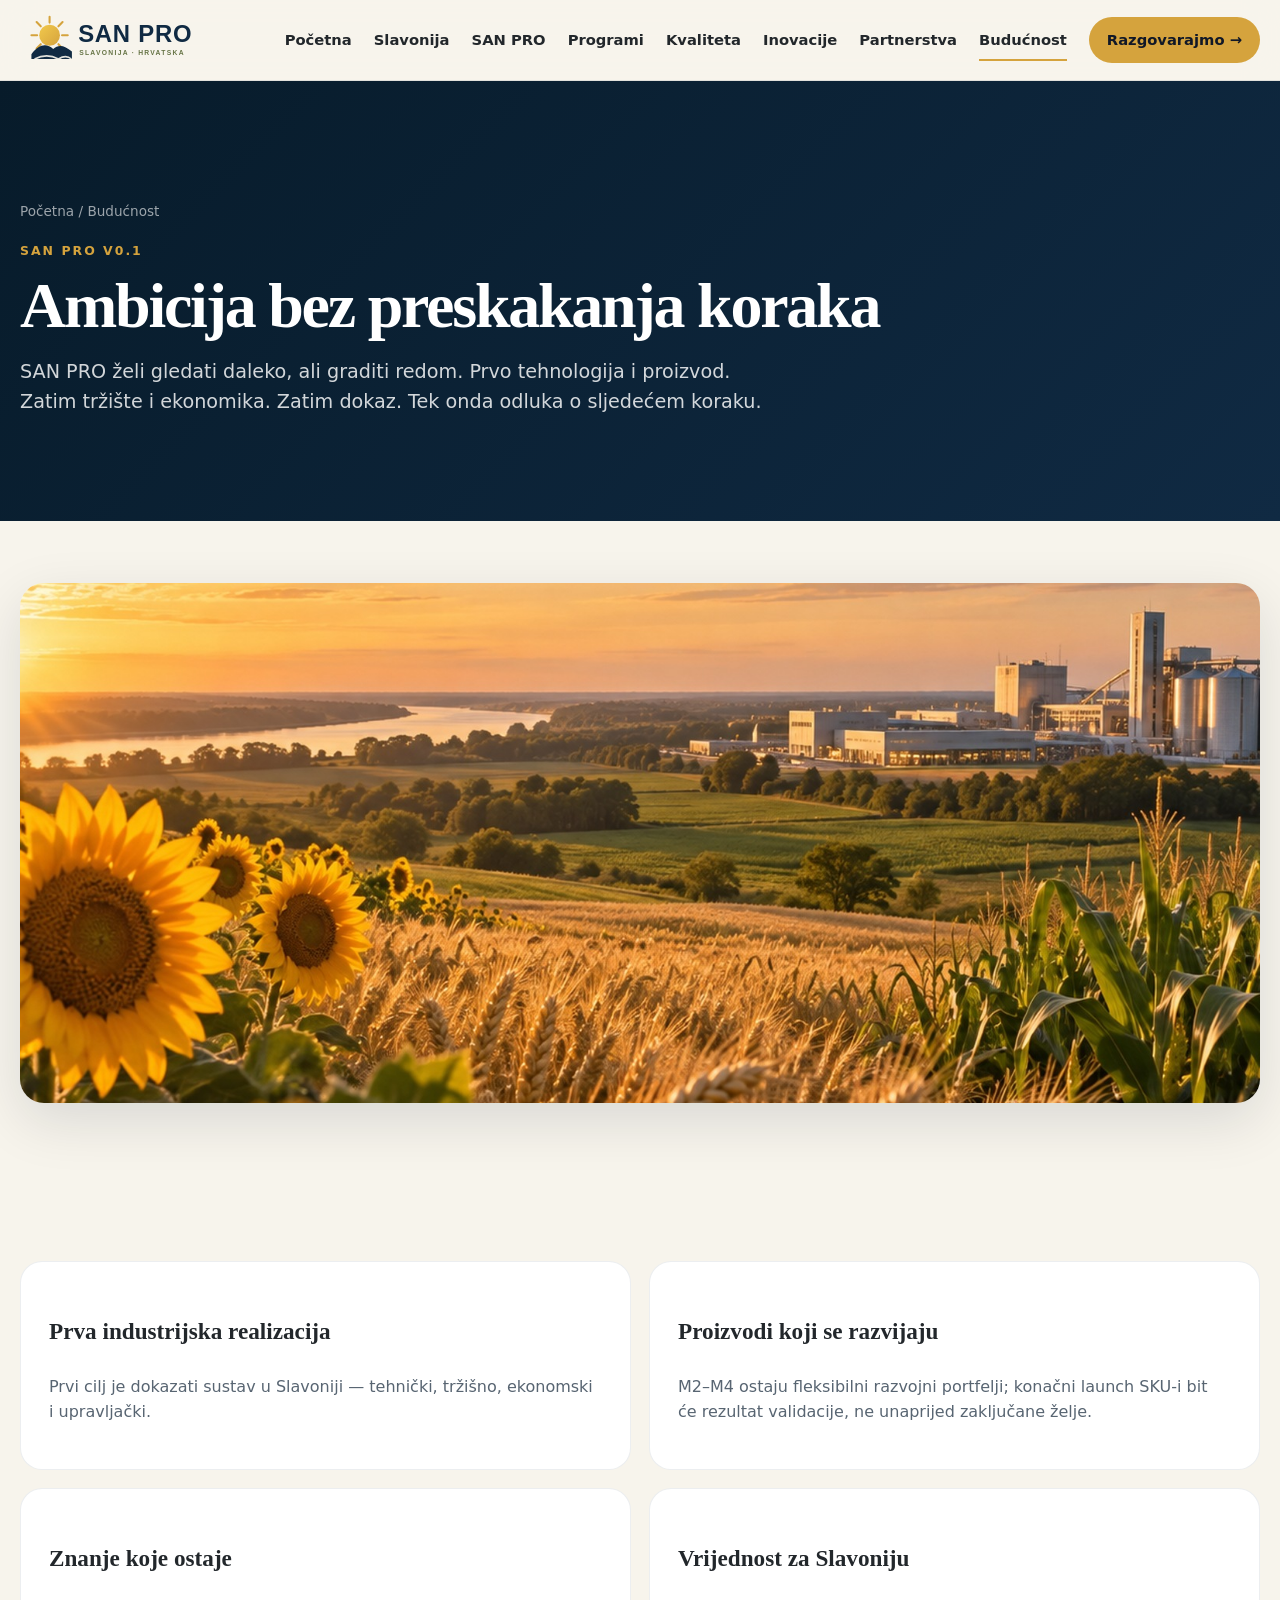
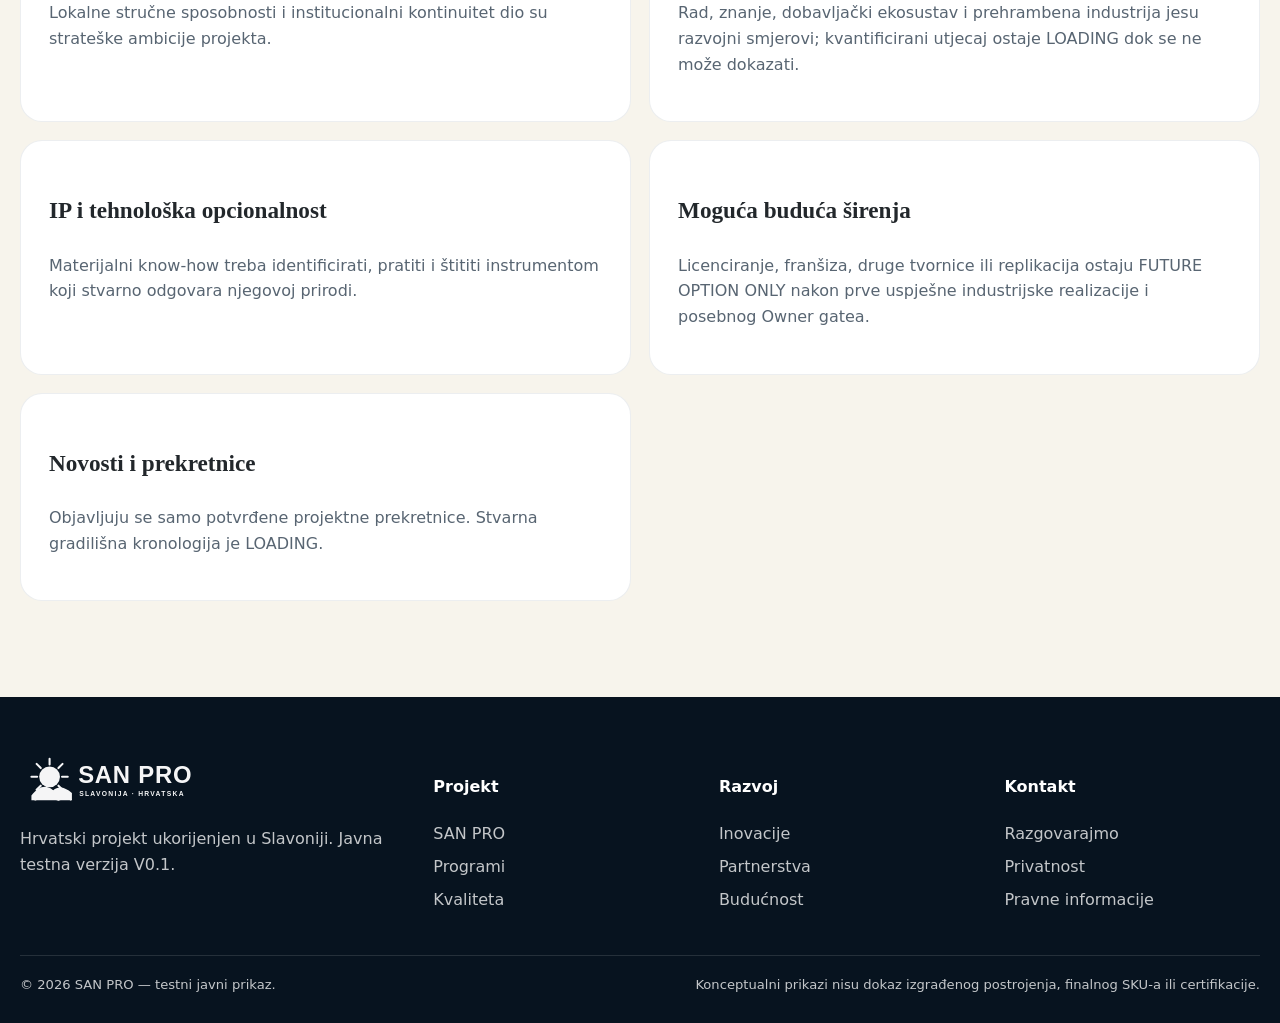
==== buducnost/index.html @ 8eb74603 "Add files via upload" ====
<!doctype html><html lang="hr"><head><meta charset="utf-8"><meta name="viewport" content="width=device-width,initial-scale=1"><meta name="robots" content="noindex,nofollow,noarchive"><title>Ambicija bez preskakanja koraka — SAN PRO</title><meta name="description" content="SAN PRO želi gledati daleko, ali graditi redom. Prvo tehnologija i proizvod. Zatim tržište i ekonomika. Zatim dokaz. Tek onda odluka o sljedećem koraku."><meta property="og:title" content="Ambicija bez preskakanja koraka — SAN PRO"><meta property="og:description" content="SAN PRO želi gledati daleko, ali graditi redom. Prvo tehnologija i proizvod. Zatim tržište i ekonomika. Zatim dokaz. Tek onda odluka o sljedećem koraku."><meta property="og:type" content="website"><meta property="og:image" content="/assets/images/15_FUTURE_HORIZON.jpg"><link rel="icon" href="data:image/svg+xml,<svg xmlns=%22http://www.w3.org/2000/svg%22 viewBox=%220 0 100 100%22><circle cx=%2250%22 cy=%2250%22 r=%2242%22 fill=%22%23D5A33D%22/><path d=%22M20 65 Q50 35 80 65 V80 H20Z%22 fill=%22%23102A43%22/></svg>"><link rel="stylesheet" href="/assets/css/styles.css"></head><body><a class="skip-link" href="#main">Preskoči na sadržaj</a><header class="header"><div class="container nav"><a href="/" class="brand" aria-label="SAN PRO početna"><img src="/assets/logo.svg" alt="SAN PRO"></a><button class="mobile-btn" aria-label="Otvori izbornik" aria-expanded="false">☰</button><nav class="menu" aria-label="Glavna navigacija"><a href="/" >Početna</a><a href="/slavonija/" >Slavonija</a><a href="/san-pro/" >SAN PRO</a><a href="/programi/" >Programi</a><a href="/kvaliteta/" >Kvaliteta</a><a href="/inovacije/" >Inovacije</a><a href="/partnerstva/" >Partnerstva</a><a href="/buducnost/" aria-current="page">Budućnost</a><a class="nav-cta" href="/kontakt/">Razgovarajmo →</a></nav></div></header><main id="main"><section class="page-hero"><div class="container"><div class="breadcrumb"><a href="/">Početna</a> / Budućnost</div><p class="eyebrow">SAN PRO V0.1</p><h1 class="display">Ambicija bez preskakanja koraka</h1><p class="lead">SAN PRO želi gledati daleko, ali graditi redom. Prvo tehnologija i proizvod. Zatim tržište i ekonomika. Zatim dokaz. Tek onda odluka o sljedećem koraku.</p></div></section><section class="section-sm"><div class="container"><div class="visual" style="min-height:520px"><img src="/assets/images/15_FUTURE_HORIZON.jpg" alt="Vizual za Ambicija bez preskakanja koraka"></div></div></section><section class="section"><div class="container"><div class="content-grid"><article class="content-card" id="realizacija"><h3>Prva industrijska realizacija</h3><p>Prvi cilj je dokazati sustav u Slavoniji — tehnički, tržišno, ekonomski i upravljački.</p></article><article class="content-card" id="proizvodi"><h3>Proizvodi koji se razvijaju</h3><p>M2–M4 ostaju fleksibilni razvojni portfelji; konačni launch SKU-i bit će rezultat validacije, ne unaprijed zaključane želje.</p></article><article class="content-card" id="znanje"><h3>Znanje koje ostaje</h3><p>Lokalne stručne sposobnosti i institucionalni kontinuitet dio su strateške ambicije projekta.</p></article><article class="content-card" id="slavonija"><h3>Vrijednost za Slavoniju</h3><p>Rad, znanje, dobavljački ekosustav i prehrambena industrija jesu razvojni smjerovi; kvantificirani utjecaj ostaje LOADING dok se ne može dokazati.</p></article><article class="content-card" id="ip"><h3>IP i tehnološka opcionalnost</h3><p>Materijalni know-how treba identificirati, pratiti i štititi instrumentom koji stvarno odgovara njegovoj prirodi.</p></article><article class="content-card" id="sirina"><h3>Moguća buduća širenja</h3><p>Licenciranje, franšiza, druge tvornice ili replikacija ostaju FUTURE OPTION ONLY nakon prve uspješne industrijske realizacije i posebnog Owner gatea.</p></article><article class="content-card" id="news"><h3>Novosti i prekretnice</h3><p>Objavljuju se samo potvrđene projektne prekretnice. Stvarna gradilišna kronologija je LOADING.</p></article></div></div></section></main><footer class="footer"><div class="container"><div class="footer-grid"><div><img class="brand" src="/assets/logo.svg" alt="SAN PRO"><p>Hrvatski projekt ukorijenjen u Slavoniji. Javna testna verzija V0.1.</p></div><div><h4>Projekt</h4><a href="/san-pro/">SAN PRO</a><a href="/programi/">Programi</a><a href="/kvaliteta/">Kvaliteta</a></div><div><h4>Razvoj</h4><a href="/inovacije/">Inovacije</a><a href="/partnerstva/">Partnerstva</a><a href="/buducnost/">Budućnost</a></div><div><h4>Kontakt</h4><a href="/kontakt/">Razgovarajmo</a><a href="/privatnost/">Privatnost</a><a href="/pravne-informacije/">Pravne informacije</a></div></div><div class="legal"><span>© 2026 SAN PRO — testni javni prikaz.</span><span>Konceptualni prikazi nisu dokaz izgrađenog postrojenja, finalnog SKU-a ili certifikacije.</span></div></div></footer><script src="/assets/js/script.js" defer></script></body></html>
---- assets/css/styles.css ----
:root{
 --blue:#102A43;--night:#071B2A;--gold:#D5A33D;--sun:#F2C94C;--wheat:#E7D2A4;
 --ivory:#F7F4EC;--green:#667445;--charcoal:#22272B;--white:#fff;--muted:#6b7280;
 --shadow:0 18px 55px rgba(7,27,42,.12);--radius:24px;--max:1240px;
}
*{box-sizing:border-box}html{scroll-behavior:smooth}body{margin:0;font-family:Manrope,Inter,ui-sans-serif,system-ui,-apple-system,"Segoe UI",Arial,sans-serif;color:var(--charcoal);background:var(--ivory);line-height:1.6}
a{color:inherit;text-decoration:none}img{max-width:100%;display:block}button,input,select,textarea{font:inherit}
.skip-link{position:absolute;left:-9999px}.skip-link:focus{left:16px;top:16px;z-index:9999;background:#fff;padding:10px 14px;border-radius:8px}
.container{width:min(var(--max),calc(100% - 40px));margin:auto}.section{padding:96px 0}.section-sm{padding:62px 0}.eyebrow{font-size:.78rem;letter-spacing:.16em;text-transform:uppercase;font-weight:800;color:var(--gold);margin:0 0 14px}.display{font-family:"Source Serif 4",Georgia,serif;font-size:clamp(2.55rem,5vw,5.8rem);line-height:.98;letter-spacing:-.035em;margin:0}.h2{font-family:"Source Serif 4",Georgia,serif;font-size:clamp(2rem,3.7vw,4rem);line-height:1.06;letter-spacing:-.025em;margin:0 0 20px}.h3{font-size:1.25rem;line-height:1.2;margin:0 0 10px}.lead{font-size:clamp(1.08rem,1.5vw,1.35rem);max-width:760px;color:#384452}.muted{color:var(--muted)}
.header{position:sticky;top:0;z-index:50;background:rgba(247,244,236,.88);backdrop-filter:blur(16px);border-bottom:1px solid rgba(16,42,67,.09)}.nav{height:80px;display:flex;align-items:center;gap:26px}.brand{width:218px;flex:none}.menu{display:flex;align-items:center;gap:22px;margin-left:auto;font-size:.92rem;font-weight:650}.menu a{position:relative}.menu a:after{content:"";position:absolute;left:0;right:100%;bottom:-9px;height:2px;background:var(--gold);transition:.25s}.menu a:hover:after,.menu a[aria-current="page"]:after{right:0}.nav-cta{background:var(--gold);color:#111827;padding:11px 18px;border-radius:999px;font-weight:800}.nav-cta:after{display:none}.mobile-btn{display:none;margin-left:auto;border:0;background:transparent;font-size:1.6rem;color:var(--blue)}
.hero{position:relative;min-height:760px;display:flex;align-items:center;overflow:hidden;background:var(--night)}.hero:before{content:"";position:absolute;inset:0;background:linear-gradient(90deg,rgba(7,27,42,.87) 0%,rgba(7,27,42,.58) 38%,rgba(7,27,42,.14) 72%,rgba(7,27,42,.05) 100%);z-index:1}.hero>img{position:absolute;inset:0;width:100%;height:100%;object-fit:cover}.hero-content{position:relative;z-index:2;color:#fff;width:min(920px,92%);padding:120px 0 90px}.hero .display{max-width:840px}.hero .lead{color:rgba(255,255,255,.9);max-width:760px}.cta-row{display:flex;gap:14px;flex-wrap:wrap;margin-top:28px}.btn{display:inline-flex;align-items:center;justify-content:center;gap:10px;padding:14px 22px;border-radius:999px;font-weight:800;border:1px solid transparent;transition:transform .2s,background .2s}.btn:hover{transform:translateY(-2px)}.btn-gold{background:var(--gold);color:#111827}.btn-outline{border-color:rgba(255,255,255,.65);color:#fff;background:rgba(255,255,255,.06)}.btn-blue{background:var(--blue);color:#fff}.btn-light{background:#fff;color:var(--blue)}
.hero-badges{display:grid;grid-template-columns:repeat(4,1fr);gap:10px;margin-top:48px;max-width:780px}.hero-badge{padding:14px 14px;border-top:1px solid rgba(255,255,255,.35);font-size:.8rem;color:rgba(255,255,255,.85)}.hero-badge strong{display:block;color:#fff;font-size:.9rem}
.split{display:grid;grid-template-columns:1.05fr .95fr;gap:54px;align-items:center}.split.reverse{grid-template-columns:.95fr 1.05fr}.visual{position:relative;border-radius:var(--radius);overflow:hidden;box-shadow:var(--shadow);min-height:460px}.visual img{width:100%;height:100%;object-fit:cover;position:absolute;inset:0}.concept-label{position:absolute;right:18px;top:18px;z-index:3;padding:8px 12px;border-radius:999px;background:rgba(7,27,42,.82);color:#fff;font-size:.72rem;letter-spacing:.08em;text-transform:uppercase;font-weight:800;backdrop-filter:blur(8px)}
.story-grid{display:grid;grid-template-columns:repeat(4,1fr);gap:16px}.story-card{background:#fff;border-radius:20px;padding:24px;border:1px solid rgba(16,42,67,.08)}.story-card .num{font-family:Georgia,serif;color:var(--gold);font-size:1.8rem}.story-card p{margin:6px 0 0;color:#53606c}
.module-grid{display:grid;grid-template-columns:repeat(5,1fr);gap:16px}.module-card{position:relative;min-height:390px;border-radius:20px;overflow:hidden;color:#fff;box-shadow:var(--shadow);background:var(--night)}.module-card img{position:absolute;inset:0;width:100%;height:100%;object-fit:cover;filter:saturate(.95)}.module-card:after{content:"";position:absolute;inset:0;background:linear-gradient(180deg,rgba(7,27,42,.05),rgba(7,27,42,.9))}.module-copy{position:absolute;left:0;right:0;bottom:0;z-index:2;padding:22px}.module-copy small{color:var(--sun);font-weight:800;letter-spacing:.08em}.module-copy p{margin:7px 0 0;color:rgba(255,255,255,.82);font-size:.9rem}.module-card.loading img{opacity:.55}.module-card.loading:before{content:"LOADING";position:absolute;z-index:3;top:16px;right:16px;background:var(--gold);color:#111;padding:6px 9px;border-radius:999px;font-weight:900;font-size:.7rem}
.human-strip{display:grid;grid-template-columns:1.2fr 1fr 1fr;gap:16px}.photo-card{min-height:430px;position:relative;border-radius:20px;overflow:hidden;color:#fff}.photo-card img{position:absolute;inset:0;width:100%;height:100%;object-fit:cover}.photo-card:after{content:"";position:absolute;inset:0;background:linear-gradient(180deg,transparent 45%,rgba(7,27,42,.88))}.photo-card .copy{position:absolute;z-index:2;left:24px;right:24px;bottom:22px}.photo-card .copy h3{font-family:Georgia,serif;font-size:1.7rem}.photo-card .copy p{margin:6px 0 0;color:rgba(255,255,255,.85)}
.dark{background:var(--night);color:#fff}.dark .lead,.dark p{color:rgba(255,255,255,.78)}.quality-grid{display:grid;grid-template-columns:repeat(3,1fr);gap:18px;margin-top:36px}.quality-card{padding:28px;border-radius:20px;background:rgba(255,255,255,.06);border:1px solid rgba(255,255,255,.1)}.quality-card .level{color:var(--sun);font-weight:900}.quality-card h3{margin-top:7px}.quality-card p{font-size:.95rem}
.evidence{background:linear-gradient(135deg,#fff 0%,#F4E8CE 100%)}.quote{font-family:Georgia,serif;font-size:clamp(2.1rem,4vw,4.2rem);line-height:1.08;color:var(--blue);max-width:930px;margin:0}.quote em{font-style:normal;color:var(--gold)}
.partner-grid{display:grid;grid-template-columns:repeat(4,1fr);gap:16px;margin-top:34px}.partner-card{background:#fff;padding:24px;border-radius:20px;border:1px solid rgba(16,42,67,.08)}.partner-card span{display:inline-flex;width:38px;height:38px;align-items:center;justify-content:center;border-radius:50%;background:var(--wheat);font-weight:900;color:var(--blue)}
.future{position:relative;min-height:620px;display:flex;align-items:end;color:#fff;overflow:hidden}.future img{position:absolute;inset:0;width:100%;height:100%;object-fit:cover}.future:after{content:"";position:absolute;inset:0;background:linear-gradient(180deg,rgba(7,27,42,.08),rgba(7,27,42,.85))}.future-content{position:relative;z-index:2;padding:90px 0;width:min(820px,90%)}
.page-hero{padding:120px 0 84px;background:linear-gradient(135deg,var(--night),var(--blue));color:#fff}.page-hero .lead{color:rgba(255,255,255,.82)}.breadcrumb{font-size:.85rem;color:rgba(255,255,255,.6);margin-bottom:18px}.content-grid{display:grid;grid-template-columns:repeat(2,1fr);gap:18px}.content-card{background:#fff;border-radius:22px;padding:28px;border:1px solid rgba(16,42,67,.08)}.content-card h3{font-family:Georgia,serif;font-size:1.45rem}.content-card p{color:#586572}.wide-card{grid-column:1/-1}
.contact-grid{display:grid;grid-template-columns:.9fr 1.1fr;gap:34px}.contact-form{background:#fff;padding:28px;border-radius:24px;box-shadow:var(--shadow)}.field{display:grid;gap:7px;margin-bottom:16px}.field label{font-weight:800;font-size:.88rem}.field input,.field select,.field textarea{width:100%;border:1px solid #d9dee4;background:#fff;border-radius:12px;padding:13px 14px;outline:none}.field input:focus,.field select:focus,.field textarea:focus{border-color:var(--gold);box-shadow:0 0 0 3px rgba(213,163,61,.16)}
.footer{background:#07131f;color:rgba(255,255,255,.76);padding:56px 0 28px}.footer-grid{display:grid;grid-template-columns:1.5fr repeat(3,1fr);gap:30px}.footer h4{color:#fff}.footer a{display:block;margin:7px 0}.footer .brand{filter:brightness(0) invert(1);opacity:.96}.legal{margin-top:36px;border-top:1px solid rgba(255,255,255,.12);padding-top:18px;font-size:.82rem;display:flex;justify-content:space-between;gap:20px;flex-wrap:wrap}
.status-note{display:inline-flex;gap:8px;align-items:center;padding:8px 11px;border-radius:999px;background:#fff7e2;color:#7a5613;font-weight:800;font-size:.78rem;border:1px solid #ead39e}.loading-box{padding:36px;border:2px dashed #d9c498;border-radius:20px;background:#fffaf0;color:#7a5613;text-align:center;font-weight:800}
@media(max-width:1100px){.menu{gap:14px;font-size:.84rem}.brand{width:190px}.module-grid{grid-template-columns:repeat(3,1fr)}.story-grid{grid-template-columns:repeat(2,1fr)}.partner-grid{grid-template-columns:repeat(2,1fr)}}
@media(max-width:820px){.header{background:rgba(247,244,236,.96)}.nav{height:70px}.brand{width:170px}.mobile-btn{display:block}.menu{display:none;position:absolute;left:0;right:0;top:70px;background:var(--ivory);padding:22px 20px 28px;box-shadow:var(--shadow);flex-direction:column;align-items:stretch}.menu.open{display:flex}.menu .nav-cta{text-align:center}.hero{min-height:700px}.hero:before{background:linear-gradient(180deg,rgba(7,27,42,.76),rgba(7,27,42,.72))}.hero-content{padding:100px 0 62px}.hero-badges{grid-template-columns:repeat(2,1fr)}.section{padding:72px 0}.split,.split.reverse,.contact-grid{grid-template-columns:1fr}.visual{min-height:380px;order:-1}.module-grid{grid-template-columns:repeat(2,1fr)}.human-strip{grid-template-columns:1fr}.quality-grid,.content-grid{grid-template-columns:1fr}.wide-card{grid-column:auto}.footer-grid{grid-template-columns:1fr 1fr}.future{min-height:520px}}
@media(max-width:560px){.container{width:min(100% - 28px,var(--max))}.module-grid,.story-grid,.partner-grid{grid-template-columns:1fr}.hero-badges{grid-template-columns:1fr 1fr}.hero-badge{font-size:.72rem}.display{font-size:clamp(2.45rem,13vw,4rem)}.h2{font-size:clamp(2rem,10vw,3rem)}.cta-row .btn{width:100%}.photo-card{min-height:360px}.footer-grid{grid-template-columns:1fr}.section{padding:62px 0}.page-hero{padding:96px 0 62px}}
@media(prefers-reduced-motion:reduce){html{scroll-behavior:auto}*{transition:none!important;animation:none!important}}
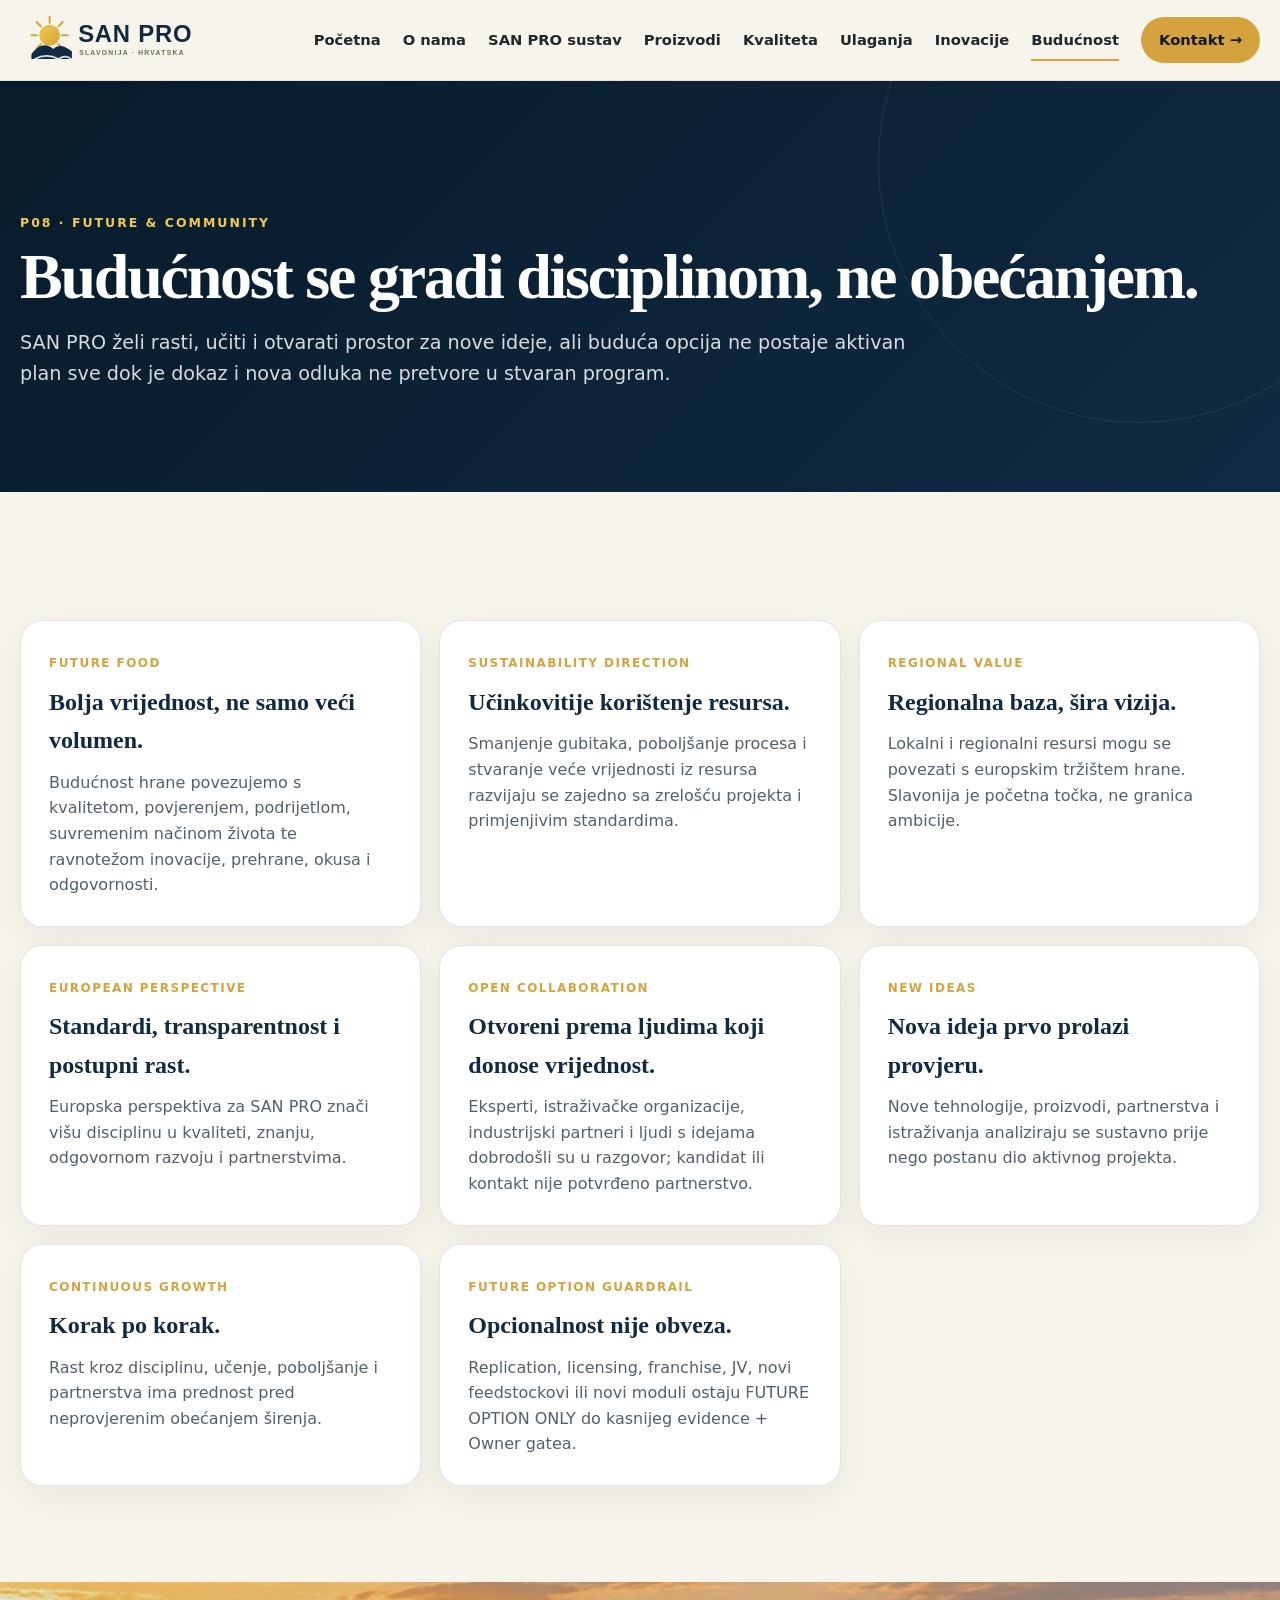
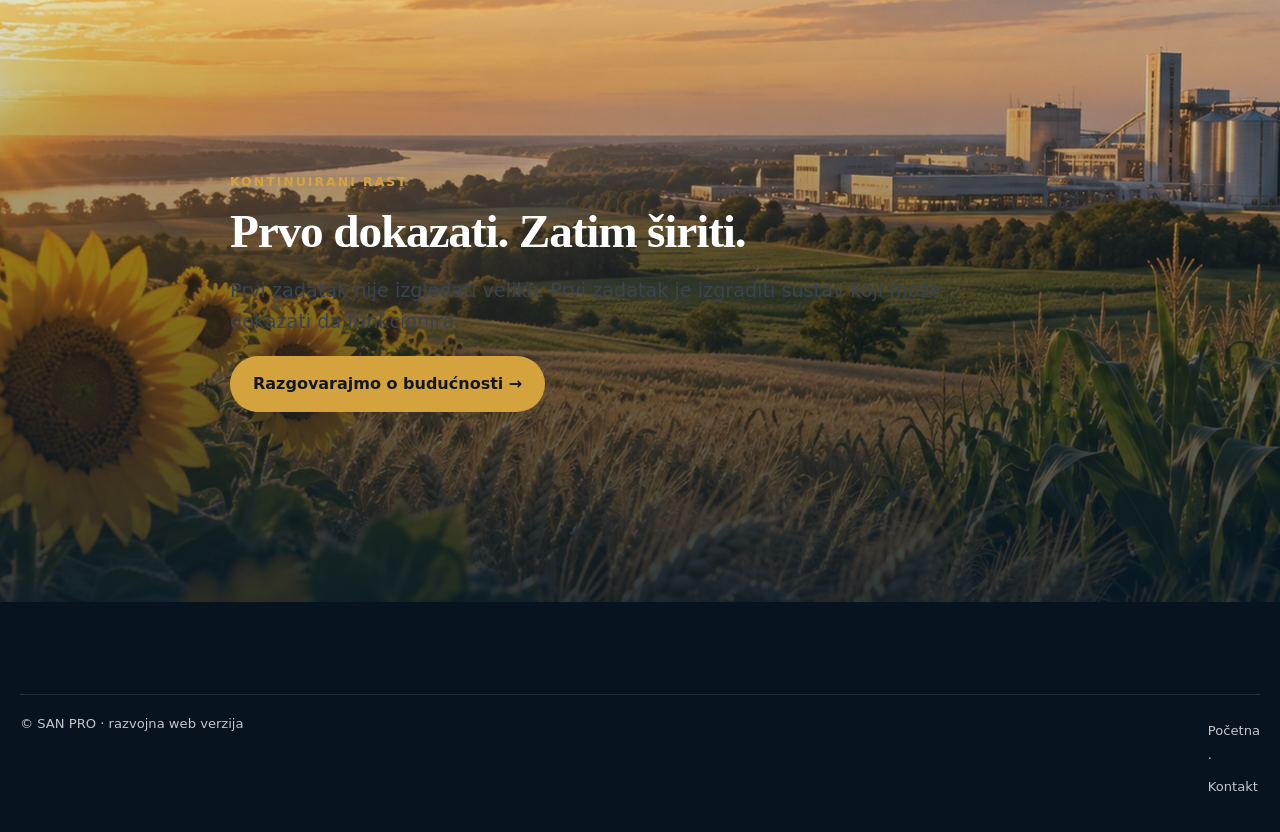
==== commit 58ac746d: "WEB V3: build safe-branch public architecture P01-P09" ====
--- a/buducnost/index.html
+++ b/buducnost/index.html
@@ -1 +1 @@
-<!doctype html><html lang="hr"><head><meta charset="utf-8"><meta name="viewport" content="width=device-width,initial-scale=1"><meta name="robots" content="noindex,nofollow,noarchive"><title>Ambicija bez preskakanja koraka — SAN PRO</title><meta name="description" content="SAN PRO želi gledati daleko, ali graditi redom. Prvo tehnologija i proizvod. Zatim tržište i ekonomika. Zatim dokaz. Tek onda odluka o sljedećem koraku."><meta property="og:title" content="Ambicija bez preskakanja koraka — SAN PRO"><meta property="og:description" content="SAN PRO želi gledati daleko, ali graditi redom. Prvo tehnologija i proizvod. Zatim tržište i ekonomika. Zatim dokaz. Tek onda odluka o sljedećem koraku."><meta property="og:type" content="website"><meta property="og:image" content="/assets/images/15_FUTURE_HORIZON.jpg"><link rel="icon" href="data:image/svg+xml,<svg xmlns=%22http://www.w3.org/2000/svg%22 viewBox=%220 0 100 100%22><circle cx=%2250%22 cy=%2250%22 r=%2242%22 fill=%22%23D5A33D%22/><path d=%22M20 65 Q50 35 80 65 V80 H20Z%22 fill=%22%23102A43%22/></svg>"><link rel="stylesheet" href="/assets/css/styles.css"></head><body><a class="skip-link" href="#main">Preskoči na sadržaj</a><header class="header"><div class="container nav"><a href="/" class="brand" aria-label="SAN PRO početna"><img src="/assets/logo.svg" alt="SAN PRO"></a><button class="mobile-btn" aria-label="Otvori izbornik" aria-expanded="false">☰</button><nav class="menu" aria-label="Glavna navigacija"><a href="/" >Početna</a><a href="/slavonija/" >Slavonija</a><a href="/san-pro/" >SAN PRO</a><a href="/programi/" >Programi</a><a href="/kvaliteta/" >Kvaliteta</a><a href="/inovacije/" >Inovacije</a><a href="/partnerstva/" >Partnerstva</a><a href="/buducnost/" aria-current="page">Budućnost</a><a class="nav-cta" href="/kontakt/">Razgovarajmo →</a></nav></div></header><main id="main"><section class="page-hero"><div class="container"><div class="breadcrumb"><a href="/">Početna</a> / Budućnost</div><p class="eyebrow">SAN PRO V0.1</p><h1 class="display">Ambicija bez preskakanja koraka</h1><p class="lead">SAN PRO želi gledati daleko, ali graditi redom. Prvo tehnologija i proizvod. Zatim tržište i ekonomika. Zatim dokaz. Tek onda odluka o sljedećem koraku.</p></div></section><section class="section-sm"><div class="container"><div class="visual" style="min-height:520px"><img src="/assets/images/15_FUTURE_HORIZON.jpg" alt="Vizual za Ambicija bez preskakanja koraka"></div></div></section><section class="section"><div class="container"><div class="content-grid"><article class="content-card" id="realizacija"><h3>Prva industrijska realizacija</h3><p>Prvi cilj je dokazati sustav u Slavoniji — tehnički, tržišno, ekonomski i upravljački.</p></article><article class="content-card" id="proizvodi"><h3>Proizvodi koji se razvijaju</h3><p>M2–M4 ostaju fleksibilni razvojni portfelji; konačni launch SKU-i bit će rezultat validacije, ne unaprijed zaključane želje.</p></article><article class="content-card" id="znanje"><h3>Znanje koje ostaje</h3><p>Lokalne stručne sposobnosti i institucionalni kontinuitet dio su strateške ambicije projekta.</p></article><article class="content-card" id="slavonija"><h3>Vrijednost za Slavoniju</h3><p>Rad, znanje, dobavljački ekosustav i prehrambena industrija jesu razvojni smjerovi; kvantificirani utjecaj ostaje LOADING dok se ne može dokazati.</p></article><article class="content-card" id="ip"><h3>IP i tehnološka opcionalnost</h3><p>Materijalni know-how treba identificirati, pratiti i štititi instrumentom koji stvarno odgovara njegovoj prirodi.</p></article><article class="content-card" id="sirina"><h3>Moguća buduća širenja</h3><p>Licenciranje, franšiza, druge tvornice ili replikacija ostaju FUTURE OPTION ONLY nakon prve uspješne industrijske realizacije i posebnog Owner gatea.</p></article><article class="content-card" id="news"><h3>Novosti i prekretnice</h3><p>Objavljuju se samo potvrđene projektne prekretnice. Stvarna gradilišna kronologija je LOADING.</p></article></div></div></section></main><footer class="footer"><div class="container"><div class="footer-grid"><div><img class="brand" src="/assets/logo.svg" alt="SAN PRO"><p>Hrvatski projekt ukorijenjen u Slavoniji. Javna testna verzija V0.1.</p></div><div><h4>Projekt</h4><a href="/san-pro/">SAN PRO</a><a href="/programi/">Programi</a><a href="/kvaliteta/">Kvaliteta</a></div><div><h4>Razvoj</h4><a href="/inovacije/">Inovacije</a><a href="/partnerstva/">Partnerstva</a><a href="/buducnost/">Budućnost</a></div><div><h4>Kontakt</h4><a href="/kontakt/">Razgovarajmo</a><a href="/privatnost/">Privatnost</a><a href="/pravne-informacije/">Pravne informacije</a></div></div><div class="legal"><span>© 2026 SAN PRO — testni javni prikaz.</span><span>Konceptualni prikazi nisu dokaz izgrađenog postrojenja, finalnog SKU-a ili certifikacije.</span></div></div></footer><script src="/assets/js/script.js" defer></script></body></html>+<!doctype html><html lang="hr"><head><meta charset="utf-8"><meta name="viewport" content="width=device-width,initial-scale=1"><meta name="robots" content="noindex,nofollow,noarchive"><title>Budućnost i zajednica — SAN PRO</title><meta name="description" content="SAN PRO future & community smjer: bolja vrijednost u hrani, resursna učinkovitost, regionalna vrijednost i otvorena suradnja."><link rel="stylesheet" href="/assets/css/styles.css"><link rel="stylesheet" href="/assets/css/v3.css"></head><body><header class="header"><div class="container nav"><a href="/" class="brand"><img src="/assets/logo.svg" alt="SAN PRO"></a><button class="mobile-btn" aria-label="Otvori izbornik" aria-expanded="false">☰</button><nav class="menu"><a href="/">Početna</a><a href="/o-nama/">O nama</a><a href="/san-pro/">SAN PRO sustav</a><a href="/proizvodi/">Proizvodi</a><a href="/kvaliteta/">Kvaliteta</a><a href="/ulaganja/">Ulaganja</a><a href="/inovacije/">Inovacije</a><a href="/buducnost/" aria-current="page">Budućnost</a><a class="nav-cta" href="/kontakt/">Kontakt →</a></nav></div></header><main><section class="page-hero v3-page"><div class="container"><p class="page-kicker">P08 · Future & Community</p><h1 class="display">Budućnost se gradi disciplinom, ne obećanjem.</h1><p class="page-summary">SAN PRO želi rasti, učiti i otvarati prostor za nove ideje, ali buduća opcija ne postaje aktivan plan sve dok je dokaz i nova odluka ne pretvore u stvaran program.</p></div></section><section class="section"><div class="container"><div class="v3-grid"><div class="v3-card"><span class="mini">Future food</span><h3>Bolja vrijednost, ne samo veći volumen.</h3><p>Budućnost hrane povezujemo s kvalitetom, povjerenjem, podrijetlom, suvremenim načinom života te ravnotežom inovacije, prehrane, okusa i odgovornosti.</p></div><div class="v3-card"><span class="mini">Sustainability direction</span><h3>Učinkovitije korištenje resursa.</h3><p>Smanjenje gubitaka, poboljšanje procesa i stvaranje veće vrijednosti iz resursa razvijaju se zajedno sa zrelošću projekta i primjenjivim standardima.</p></div><div class="v3-card"><span class="mini">Regional value</span><h3>Regionalna baza, šira vizija.</h3><p>Lokalni i regionalni resursi mogu se povezati s europskim tržištem hrane. Slavonija je početna točka, ne granica ambicije.</p></div><div class="v3-card"><span class="mini">European perspective</span><h3>Standardi, transparentnost i postupni rast.</h3><p>Europska perspektiva za SAN PRO znači višu disciplinu u kvaliteti, znanju, odgovornom razvoju i partnerstvima.</p></div><div class="v3-card"><span class="mini">Open collaboration</span><h3>Otvoreni prema ljudima koji donose vrijednost.</h3><p>Eksperti, istraživačke organizacije, industrijski partneri i ljudi s idejama dobrodošli su u razgovor; kandidat ili kontakt nije potvrđeno partnerstvo.</p></div><div class="v3-card"><span class="mini">New ideas</span><h3>Nova ideja prvo prolazi provjeru.</h3><p>Nove tehnologije, proizvodi, partnerstva i istraživanja analiziraju se sustavno prije nego postanu dio aktivnog projekta.</p></div><div class="v3-card"><span class="mini">Continuous growth</span><h3>Korak po korak.</h3><p>Rast kroz disciplinu, učenje, poboljšanje i partnerstva ima prednost pred neprovjerenim obećanjem širenja.</p></div><div class="v3-card"><span class="mini">Future option guardrail</span><h3>Opcionalnost nije obveza.</h3><p>Replication, licensing, franchise, JV, novi feedstockovi ili novi moduli ostaju FUTURE OPTION ONLY do kasnijeg evidence + Owner gatea.</p></div></div></div></section><section class="future"><img src="/assets/images/15_FUTURE_HORIZON.jpg" alt="Slavonski horizont u večernjem svjetlu"><div class="container future-content"><p class="eyebrow">Kontinuirani rast</p><h2 class="h2">Prvo dokazati. Zatim širiti.</h2><p class="lead">Prvi zadatak nije izgledati veliko. Prvi zadatak je izgraditi sustav koji može dokazati da funkcionira.</p><a class="btn btn-gold" href="/kontakt/">Razgovarajmo o budućnosti →</a></div></section></main><footer class="footer"><div class="container"><div class="legal"><span>© SAN PRO · razvojna web verzija</span><span><a href="/">Početna</a> · <a href="/kontakt/">Kontakt</a></span></div></div></footer><script src="/assets/js/script.js"></script></body></html>
--- a/assets/css/v3.css
+++ b/assets/css/v3.css
@@ -0,0 +1,18 @@
+/* SAN PRO WEB V3 — safe-branch additions. Production publication remains Owner-gated. */
+:root{--v3-green:#203c32;--v3-sage:#dfe7de;--v3-sand:#efe5cf;--v3-line:rgba(16,42,67,.12)}
+.v3-hero-note{display:inline-flex;align-items:center;gap:8px;margin-top:24px;padding:8px 12px;border:1px solid rgba(255,255,255,.28);border-radius:999px;color:rgba(255,255,255,.82);font-size:.78rem;background:rgba(7,27,42,.28)}
+.section-alt{background:#eef1ec}.section-warm{background:#f1e7d3}.intro-copy{max-width:920px}.intro-copy .lead{max-width:900px}
+.system-flow{display:grid;grid-template-columns:repeat(7,1fr);gap:10px;margin-top:34px}.flow-step{background:#fff;border:1px solid var(--v3-line);border-radius:18px;padding:20px 14px;min-height:130px;display:flex;flex-direction:column;justify-content:space-between;box-shadow:0 8px 24px rgba(7,27,42,.05)}.flow-step b{font-family:Georgia,serif;color:var(--blue);font-size:1.08rem}.flow-step span{font-size:.8rem;color:#68737b}.flow-step:not(:last-child):after{content:'→';position:absolute}.v3-grid{display:grid;grid-template-columns:repeat(3,1fr);gap:18px;margin-top:32px}.v3-grid.two{grid-template-columns:repeat(2,1fr)}.v3-card{background:#fff;border:1px solid var(--v3-line);border-radius:22px;padding:28px;box-shadow:0 12px 34px rgba(7,27,42,.06)}.v3-card h3{font-family:Georgia,serif;color:var(--blue);font-size:1.5rem;margin:8px 0 10px}.v3-card p{margin:0;color:#53606c}.v3-card .mini{font-size:.75rem;text-transform:uppercase;letter-spacing:.12em;font-weight:900;color:var(--gold)}
+.status-chip{display:inline-flex;padding:6px 10px;border-radius:999px;background:#eef4ef;color:#365244;border:1px solid #cbd8ce;font-size:.72rem;font-weight:900;letter-spacing:.04em;text-transform:uppercase}.status-chip.dev{background:#fff6df;color:#79560f;border-color:#ead7a4}.status-chip.future{background:#edf0f5;color:#45536a;border-color:#d1d8e3}
+.principles{display:grid;grid-template-columns:repeat(4,1fr);gap:14px;margin-top:30px}.principle{border-top:2px solid var(--gold);padding:18px 4px}.principle strong{display:block;color:var(--blue);font-size:1.05rem}.principle span{display:block;color:#66727a;font-size:.9rem;margin-top:5px}
+.v3-list{display:grid;gap:12px;margin:24px 0 0;padding:0;list-style:none}.v3-list li{background:#fff;border-left:3px solid var(--gold);border-radius:0 14px 14px 0;padding:14px 18px;color:#46535e}.v3-list strong{color:var(--blue)}
+.module-band{display:grid;grid-template-columns:repeat(5,1fr);gap:12px;margin-top:28px}.module-pill{padding:20px;border-radius:18px;background:var(--night);color:#fff;min-height:160px}.module-pill small{color:var(--sun);font-weight:900}.module-pill h3{margin:8px 0 6px}.module-pill p{margin:0;color:rgba(255,255,255,.72);font-size:.88rem}
+.cta-band{border-radius:28px;background:linear-gradient(135deg,var(--blue),var(--v3-green));color:#fff;padding:44px;display:flex;align-items:center;justify-content:space-between;gap:28px}.cta-band .lead{color:rgba(255,255,255,.82);margin:8px 0 0}.cta-band .btn{flex:none}
+.fact-note{margin-top:28px;padding:18px 20px;border-radius:16px;background:#fffaf0;border:1px solid #ead9aa;color:#6e571d}.fact-note strong{color:#59440f}.page-hero.v3-page{position:relative;overflow:hidden}.page-hero.v3-page:after{content:'';position:absolute;right:-120px;top:-180px;width:520px;height:520px;border:1px solid rgba(255,255,255,.08);border-radius:50%}.page-hero.v3-page .container{position:relative;z-index:2}.page-kicker{font-size:.78rem;letter-spacing:.16em;text-transform:uppercase;color:var(--sun);font-weight:900}.page-summary{max-width:900px;font-size:1.2rem;color:rgba(255,255,255,.84)}
+.origin-strip{display:grid;grid-template-columns:1fr 1fr;gap:24px;align-items:stretch}.origin-image{min-height:360px;border-radius:24px;overflow:hidden;position:relative}.origin-image img{position:absolute;inset:0;width:100%;height:100%;object-fit:cover}.origin-copy{background:#fff;border-radius:24px;padding:34px;border:1px solid var(--v3-line)}
+.route-grid{display:grid;grid-template-columns:repeat(3,1fr);gap:18px}.route-card{background:#fff;border-radius:24px;padding:30px;border:1px solid var(--v3-line)}.route-card h3{font-family:Georgia,serif;color:var(--blue);font-size:1.45rem}.route-card p{color:#586572}.route-card .btn{margin-top:12px}
+.build-note{font-size:.82rem;color:#68737b;padding-top:16px;border-top:1px solid var(--v3-line);margin-top:22px}
+.legacy-redirect{min-height:70vh;display:grid;place-items:center;padding:40px}.legacy-redirect .box{max-width:620px;background:#fff;border-radius:24px;padding:36px;box-shadow:var(--shadow);text-align:center}
+@media(max-width:1180px){.header .mobile-btn{display:block}.header .menu{display:none;position:absolute;left:0;right:0;top:80px;background:var(--ivory);padding:22px 20px 28px;box-shadow:var(--shadow);flex-direction:column;align-items:stretch}.header .menu.open{display:flex}.header .menu .nav-cta{text-align:center}.brand{width:180px}}
+@media(max-width:960px){.system-flow{grid-template-columns:repeat(2,1fr)}.v3-grid,.v3-grid.two,.principles,.module-band,.route-grid,.origin-strip{grid-template-columns:1fr 1fr}.cta-band{align-items:flex-start;flex-direction:column}}
+@media(max-width:620px){.system-flow,.v3-grid,.v3-grid.two,.principles,.module-band,.route-grid,.origin-strip{grid-template-columns:1fr}.cta-band{padding:30px}.origin-image{min-height:300px}}
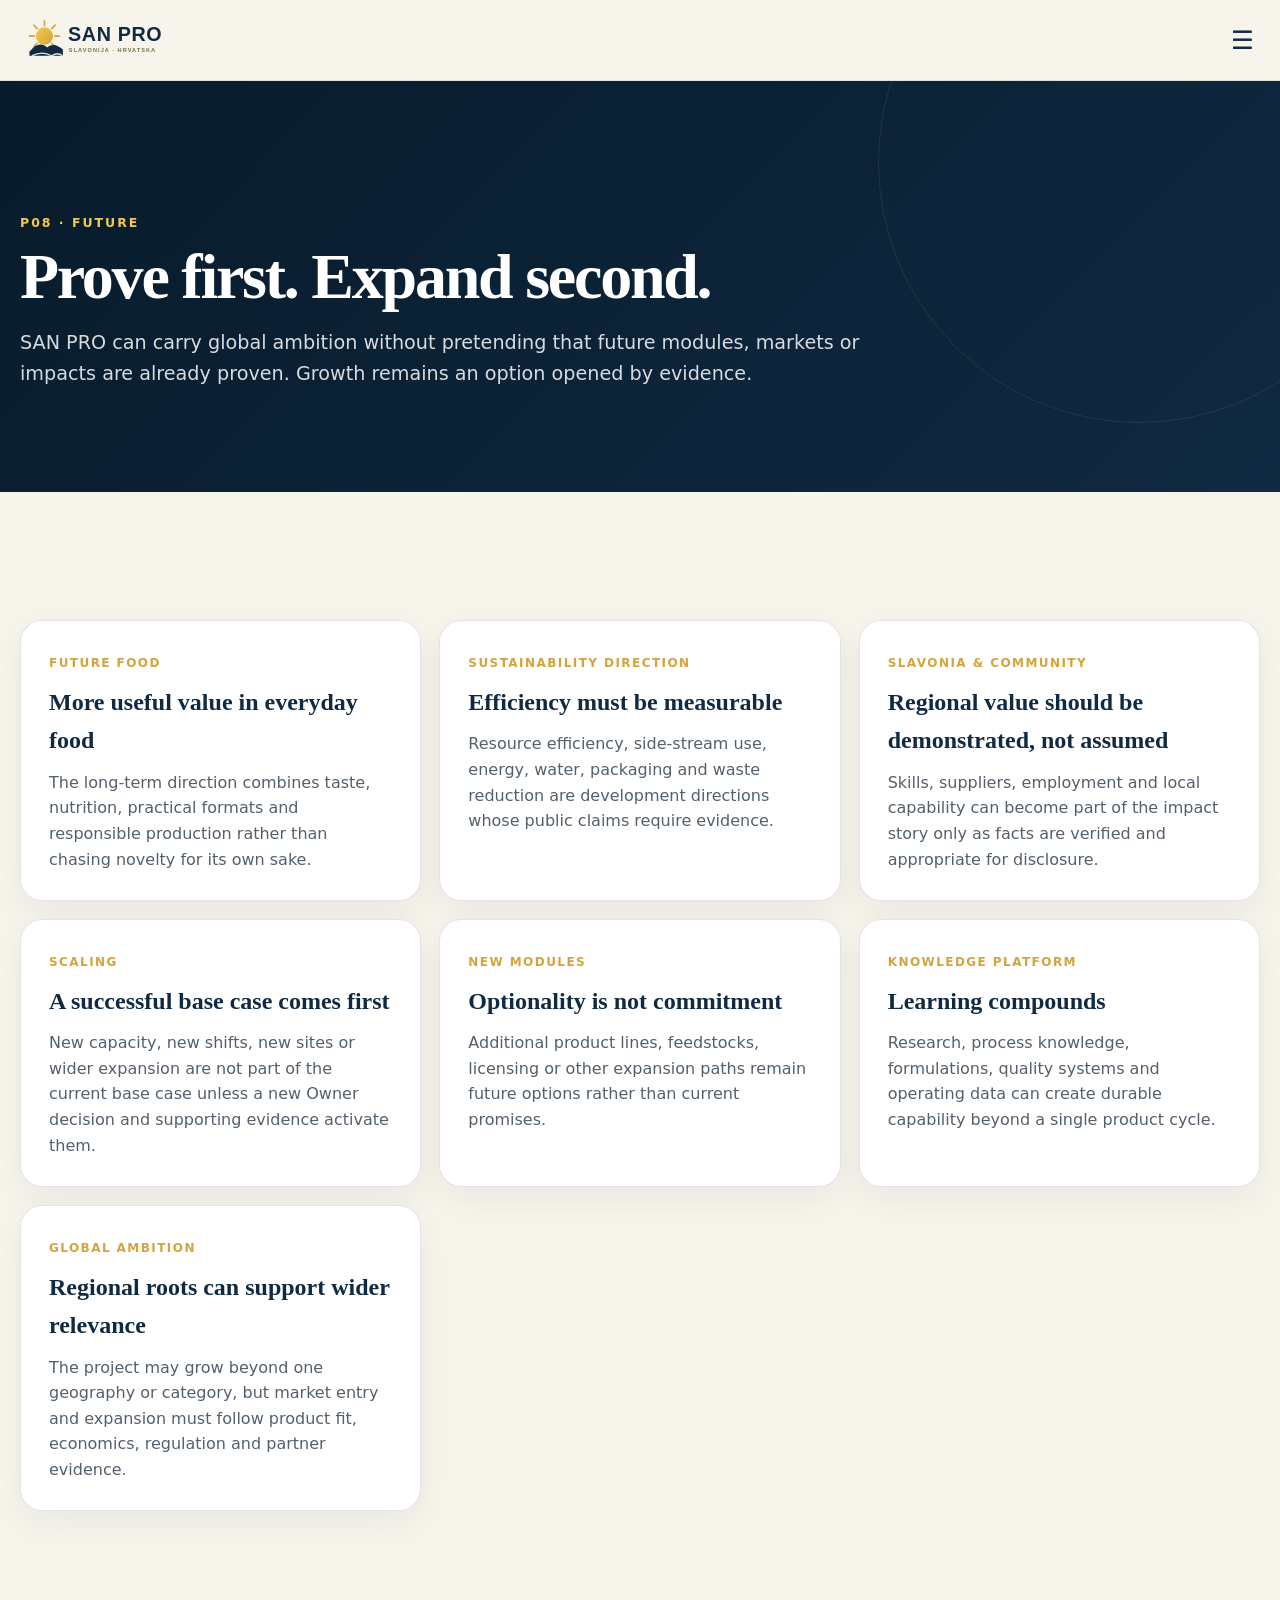
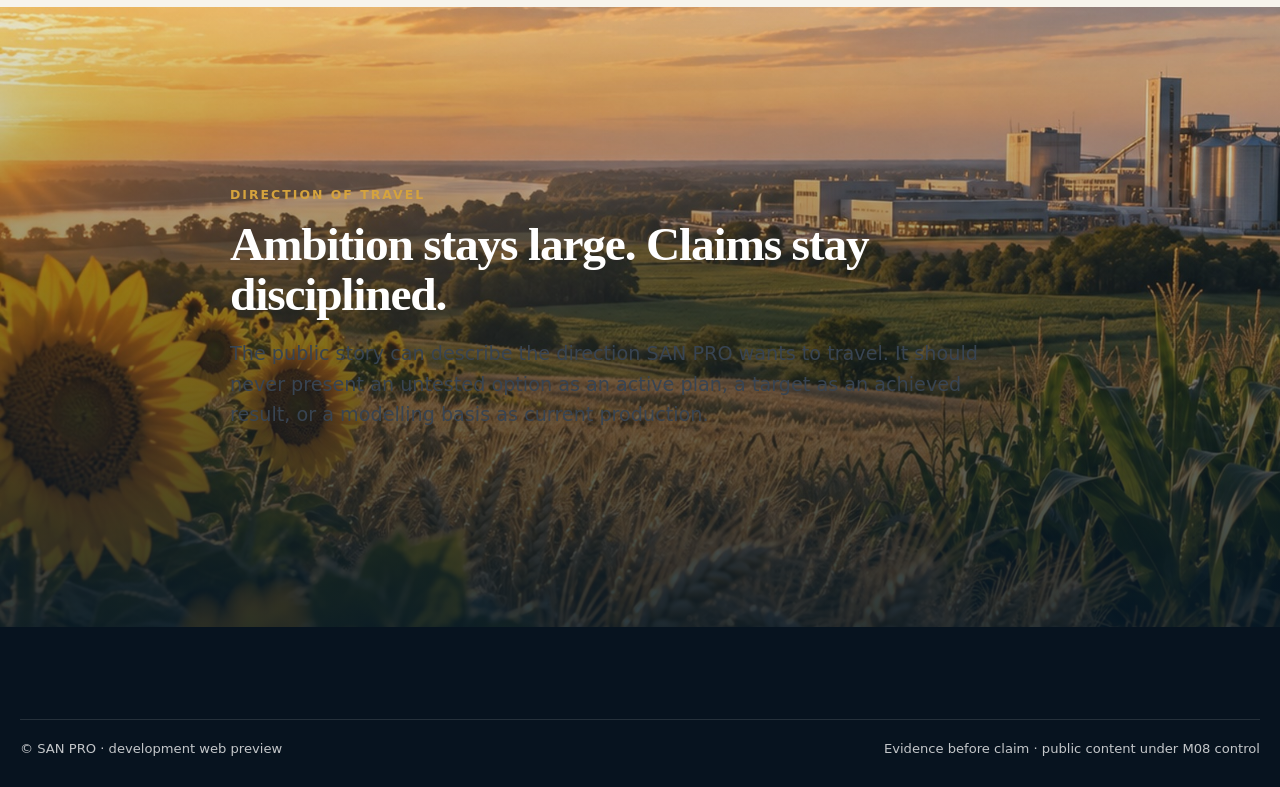
==== commit 76b3aca5: "WEB V3: sync English Master content and configure Workers static assets" ====
--- a/buducnost/index.html
+++ b/buducnost/index.html
@@ -1 +1 @@
-<!doctype html><html lang="hr"><head><meta charset="utf-8"><meta name="viewport" content="width=device-width,initial-scale=1"><meta name="robots" content="noindex,nofollow,noarchive"><title>Budućnost i zajednica — SAN PRO</title><meta name="description" content="SAN PRO future & community smjer: bolja vrijednost u hrani, resursna učinkovitost, regionalna vrijednost i otvorena suradnja."><link rel="stylesheet" href="/assets/css/styles.css"><link rel="stylesheet" href="/assets/css/v3.css"></head><body><header class="header"><div class="container nav"><a href="/" class="brand"><img src="/assets/logo.svg" alt="SAN PRO"></a><button class="mobile-btn" aria-label="Otvori izbornik" aria-expanded="false">☰</button><nav class="menu"><a href="/">Početna</a><a href="/o-nama/">O nama</a><a href="/san-pro/">SAN PRO sustav</a><a href="/proizvodi/">Proizvodi</a><a href="/kvaliteta/">Kvaliteta</a><a href="/ulaganja/">Ulaganja</a><a href="/inovacije/">Inovacije</a><a href="/buducnost/" aria-current="page">Budućnost</a><a class="nav-cta" href="/kontakt/">Kontakt →</a></nav></div></header><main><section class="page-hero v3-page"><div class="container"><p class="page-kicker">P08 · Future & Community</p><h1 class="display">Budućnost se gradi disciplinom, ne obećanjem.</h1><p class="page-summary">SAN PRO želi rasti, učiti i otvarati prostor za nove ideje, ali buduća opcija ne postaje aktivan plan sve dok je dokaz i nova odluka ne pretvore u stvaran program.</p></div></section><section class="section"><div class="container"><div class="v3-grid"><div class="v3-card"><span class="mini">Future food</span><h3>Bolja vrijednost, ne samo veći volumen.</h3><p>Budućnost hrane povezujemo s kvalitetom, povjerenjem, podrijetlom, suvremenim načinom života te ravnotežom inovacije, prehrane, okusa i odgovornosti.</p></div><div class="v3-card"><span class="mini">Sustainability direction</span><h3>Učinkovitije korištenje resursa.</h3><p>Smanjenje gubitaka, poboljšanje procesa i stvaranje veće vrijednosti iz resursa razvijaju se zajedno sa zrelošću projekta i primjenjivim standardima.</p></div><div class="v3-card"><span class="mini">Regional value</span><h3>Regionalna baza, šira vizija.</h3><p>Lokalni i regionalni resursi mogu se povezati s europskim tržištem hrane. Slavonija je početna točka, ne granica ambicije.</p></div><div class="v3-card"><span class="mini">European perspective</span><h3>Standardi, transparentnost i postupni rast.</h3><p>Europska perspektiva za SAN PRO znači višu disciplinu u kvaliteti, znanju, odgovornom razvoju i partnerstvima.</p></div><div class="v3-card"><span class="mini">Open collaboration</span><h3>Otvoreni prema ljudima koji donose vrijednost.</h3><p>Eksperti, istraživačke organizacije, industrijski partneri i ljudi s idejama dobrodošli su u razgovor; kandidat ili kontakt nije potvrđeno partnerstvo.</p></div><div class="v3-card"><span class="mini">New ideas</span><h3>Nova ideja prvo prolazi provjeru.</h3><p>Nove tehnologije, proizvodi, partnerstva i istraživanja analiziraju se sustavno prije nego postanu dio aktivnog projekta.</p></div><div class="v3-card"><span class="mini">Continuous growth</span><h3>Korak po korak.</h3><p>Rast kroz disciplinu, učenje, poboljšanje i partnerstva ima prednost pred neprovjerenim obećanjem širenja.</p></div><div class="v3-card"><span class="mini">Future option guardrail</span><h3>Opcionalnost nije obveza.</h3><p>Replication, licensing, franchise, JV, novi feedstockovi ili novi moduli ostaju FUTURE OPTION ONLY do kasnijeg evidence + Owner gatea.</p></div></div></div></section><section class="future"><img src="/assets/images/15_FUTURE_HORIZON.jpg" alt="Slavonski horizont u večernjem svjetlu"><div class="container future-content"><p class="eyebrow">Kontinuirani rast</p><h2 class="h2">Prvo dokazati. Zatim širiti.</h2><p class="lead">Prvi zadatak nije izgledati veliko. Prvi zadatak je izgraditi sustav koji može dokazati da funkcionira.</p><a class="btn btn-gold" href="/kontakt/">Razgovarajmo o budućnosti →</a></div></section></main><footer class="footer"><div class="container"><div class="legal"><span>© SAN PRO · razvojna web verzija</span><span><a href="/">Početna</a> · <a href="/kontakt/">Kontakt</a></span></div></div></footer><script src="/assets/js/script.js"></script></body></html>+<!doctype html><html lang="en"><head><meta charset="utf-8"><meta name="viewport" content="width=device-width,initial-scale=1"><meta name="robots" content="noindex,nofollow,noarchive"><title>Future — SAN PRO</title><meta name="description" content="SAN PRO future-food, sustainability, scaling and long-term learning direction."><link rel="stylesheet" href="/assets/css/styles.css"><link rel="stylesheet" href="/assets/css/v3.css"></head><body><a class="skip-link" href="#main">Skip to content</a><header class="header"><div class="container nav"><a href="/" class="brand" aria-label="SAN PRO home"><img src="/assets/logo.svg" alt="SAN PRO"></a><button class="mobile-btn" aria-label="Open menu" aria-expanded="false">☰</button><nav class="menu" aria-label="Main navigation"><a href="/">Home</a><a href="/o-nama/">Who we are</a><a href="/san-pro/">SAN PRO system</a><a href="/proizvodi/">Products</a><a href="/kvaliteta/">Quality</a><a href="/ulaganja/">Investment</a><a href="/inovacije/">Innovation</a><a href="/buducnost/" aria-current="page">Future</a><a href="/kontakt/" class="nav-cta">Contact →</a></nav></div></header><main id="main"><section class="page-hero v3-page"><div class="container"><p class="page-kicker">P08 · Future</p><h1 class="display">Prove first. Expand second.</h1><p class="page-summary">SAN PRO can carry global ambition without pretending that future modules, markets or impacts are already proven. Growth remains an option opened by evidence.</p></div></section><section class="section"><div class="container"><div class="v3-grid"><div class="v3-card"><span class="mini">Future food</span><h3>More useful value in everyday food</h3><p>The long-term direction combines taste, nutrition, practical formats and responsible production rather than chasing novelty for its own sake.</p></div><div class="v3-card"><span class="mini">Sustainability direction</span><h3>Efficiency must be measurable</h3><p>Resource efficiency, side-stream use, energy, water, packaging and waste reduction are development directions whose public claims require evidence.</p></div><div class="v3-card"><span class="mini">Slavonia &amp; community</span><h3>Regional value should be demonstrated, not assumed</h3><p>Skills, suppliers, employment and local capability can become part of the impact story only as facts are verified and appropriate for disclosure.</p></div><div class="v3-card"><span class="mini">Scaling</span><h3>A successful base case comes first</h3><p>New capacity, new shifts, new sites or wider expansion are not part of the current base case unless a new Owner decision and supporting evidence activate them.</p></div><div class="v3-card"><span class="mini">New modules</span><h3>Optionality is not commitment</h3><p>Additional product lines, feedstocks, licensing or other expansion paths remain future options rather than current promises.</p></div><div class="v3-card"><span class="mini">Knowledge platform</span><h3>Learning compounds</h3><p>Research, process knowledge, formulations, quality systems and operating data can create durable capability beyond a single product cycle.</p></div><div class="v3-card"><span class="mini">Global ambition</span><h3>Regional roots can support wider relevance</h3><p>The project may grow beyond one geography or category, but market entry and expansion must follow product fit, economics, regulation and partner evidence.</p></div></div></div></section><section class="future"><img src="/assets/images/15_FUTURE_HORIZON.jpg" alt="Slavonian horizon"><div class="container future-content"><p class="eyebrow">Direction of travel</p><h2 class="h2">Ambition stays large. Claims stay disciplined.</h2><p class="lead">The public story can describe the direction SAN PRO wants to travel. It should never present an untested option as an active plan, a target as an achieved result, or a modelling basis as current production.</p></div></section></main><footer class="footer"><div class="container"><div class="legal"><span>© SAN PRO · development web preview</span><span>Evidence before claim · public content under M08 control</span></div></div></footer><script src="/assets/js/script.js"></script></body></html>
--- a/assets/css/v3.css
+++ b/assets/css/v3.css
@@ -2,7 +2,7 @@
 :root{--v3-green:#203c32;--v3-sage:#dfe7de;--v3-sand:#efe5cf;--v3-line:rgba(16,42,67,.12)}
 .v3-hero-note{display:inline-flex;align-items:center;gap:8px;margin-top:24px;padding:8px 12px;border:1px solid rgba(255,255,255,.28);border-radius:999px;color:rgba(255,255,255,.82);font-size:.78rem;background:rgba(7,27,42,.28)}
 .section-alt{background:#eef1ec}.section-warm{background:#f1e7d3}.intro-copy{max-width:920px}.intro-copy .lead{max-width:900px}
-.system-flow{display:grid;grid-template-columns:repeat(7,1fr);gap:10px;margin-top:34px}.flow-step{background:#fff;border:1px solid var(--v3-line);border-radius:18px;padding:20px 14px;min-height:130px;display:flex;flex-direction:column;justify-content:space-between;box-shadow:0 8px 24px rgba(7,27,42,.05)}.flow-step b{font-family:Georgia,serif;color:var(--blue);font-size:1.08rem}.flow-step span{font-size:.8rem;color:#68737b}.flow-step:not(:last-child):after{content:'→';position:absolute}.v3-grid{display:grid;grid-template-columns:repeat(3,1fr);gap:18px;margin-top:32px}.v3-grid.two{grid-template-columns:repeat(2,1fr)}.v3-card{background:#fff;border:1px solid var(--v3-line);border-radius:22px;padding:28px;box-shadow:0 12px 34px rgba(7,27,42,.06)}.v3-card h3{font-family:Georgia,serif;color:var(--blue);font-size:1.5rem;margin:8px 0 10px}.v3-card p{margin:0;color:#53606c}.v3-card .mini{font-size:.75rem;text-transform:uppercase;letter-spacing:.12em;font-weight:900;color:var(--gold)}
+.system-flow{display:grid;grid-template-columns:repeat(7,1fr);gap:10px;margin-top:34px}.flow-step{background:#fff;border:1px solid var(--v3-line);border-radius:18px;padding:20px 14px;min-height:130px;display:flex;flex-direction:column;justify-content:space-between;box-shadow:0 8px 24px rgba(7,27,42,.05)}.flow-step b{font-family:Georgia,serif;color:var(--blue);font-size:1.08rem}.flow-step span{font-size:.8rem;color:#68737b}.v3-grid{display:grid;grid-template-columns:repeat(3,1fr);gap:18px;margin-top:32px}.v3-grid.two{grid-template-columns:repeat(2,1fr)}.v3-card{background:#fff;border:1px solid var(--v3-line);border-radius:22px;padding:28px;box-shadow:0 12px 34px rgba(7,27,42,.06)}.v3-card h3{font-family:Georgia,serif;color:var(--blue);font-size:1.5rem;margin:8px 0 10px}.v3-card p{margin:0;color:#53606c}.v3-card .mini{font-size:.75rem;text-transform:uppercase;letter-spacing:.12em;font-weight:900;color:var(--gold)}
 .status-chip{display:inline-flex;padding:6px 10px;border-radius:999px;background:#eef4ef;color:#365244;border:1px solid #cbd8ce;font-size:.72rem;font-weight:900;letter-spacing:.04em;text-transform:uppercase}.status-chip.dev{background:#fff6df;color:#79560f;border-color:#ead7a4}.status-chip.future{background:#edf0f5;color:#45536a;border-color:#d1d8e3}
 .principles{display:grid;grid-template-columns:repeat(4,1fr);gap:14px;margin-top:30px}.principle{border-top:2px solid var(--gold);padding:18px 4px}.principle strong{display:block;color:var(--blue);font-size:1.05rem}.principle span{display:block;color:#66727a;font-size:.9rem;margin-top:5px}
 .v3-list{display:grid;gap:12px;margin:24px 0 0;padding:0;list-style:none}.v3-list li{background:#fff;border-left:3px solid var(--gold);border-radius:0 14px 14px 0;padding:14px 18px;color:#46535e}.v3-list strong{color:var(--blue)}
@@ -13,6 +13,7 @@
 .route-grid{display:grid;grid-template-columns:repeat(3,1fr);gap:18px}.route-card{background:#fff;border-radius:24px;padding:30px;border:1px solid var(--v3-line)}.route-card h3{font-family:Georgia,serif;color:var(--blue);font-size:1.45rem}.route-card p{color:#586572}.route-card .btn{margin-top:12px}
 .build-note{font-size:.82rem;color:#68737b;padding-top:16px;border-top:1px solid var(--v3-line);margin-top:22px}
 .legacy-redirect{min-height:70vh;display:grid;place-items:center;padding:40px}.legacy-redirect .box{max-width:620px;background:#fff;border-radius:24px;padding:36px;box-shadow:var(--shadow);text-align:center}
-@media(max-width:1180px){.header .mobile-btn{display:block}.header .menu{display:none;position:absolute;left:0;right:0;top:80px;background:var(--ivory);padding:22px 20px 28px;box-shadow:var(--shadow);flex-direction:column;align-items:stretch}.header .menu.open{display:flex}.header .menu .nav-cta{text-align:center}.brand{width:180px}}
+@media(max-width:1320px){.header .mobile-btn{display:block}.header .menu{display:none;position:absolute;left:0;right:0;top:80px;background:var(--ivory);padding:22px 20px 28px;box-shadow:var(--shadow);flex-direction:column;align-items:stretch}.header .menu.open{display:flex}.header .menu .nav-cta{text-align:center}.brand{width:180px}}
 @media(max-width:960px){.system-flow{grid-template-columns:repeat(2,1fr)}.v3-grid,.v3-grid.two,.principles,.module-band,.route-grid,.origin-strip{grid-template-columns:1fr 1fr}.cta-band{align-items:flex-start;flex-direction:column}}
+@media(max-width:820px){.header .menu{top:70px}}
 @media(max-width:620px){.system-flow,.v3-grid,.v3-grid.two,.principles,.module-band,.route-grid,.origin-strip{grid-template-columns:1fr}.cta-band{padding:30px}.origin-image{min-height:300px}}
